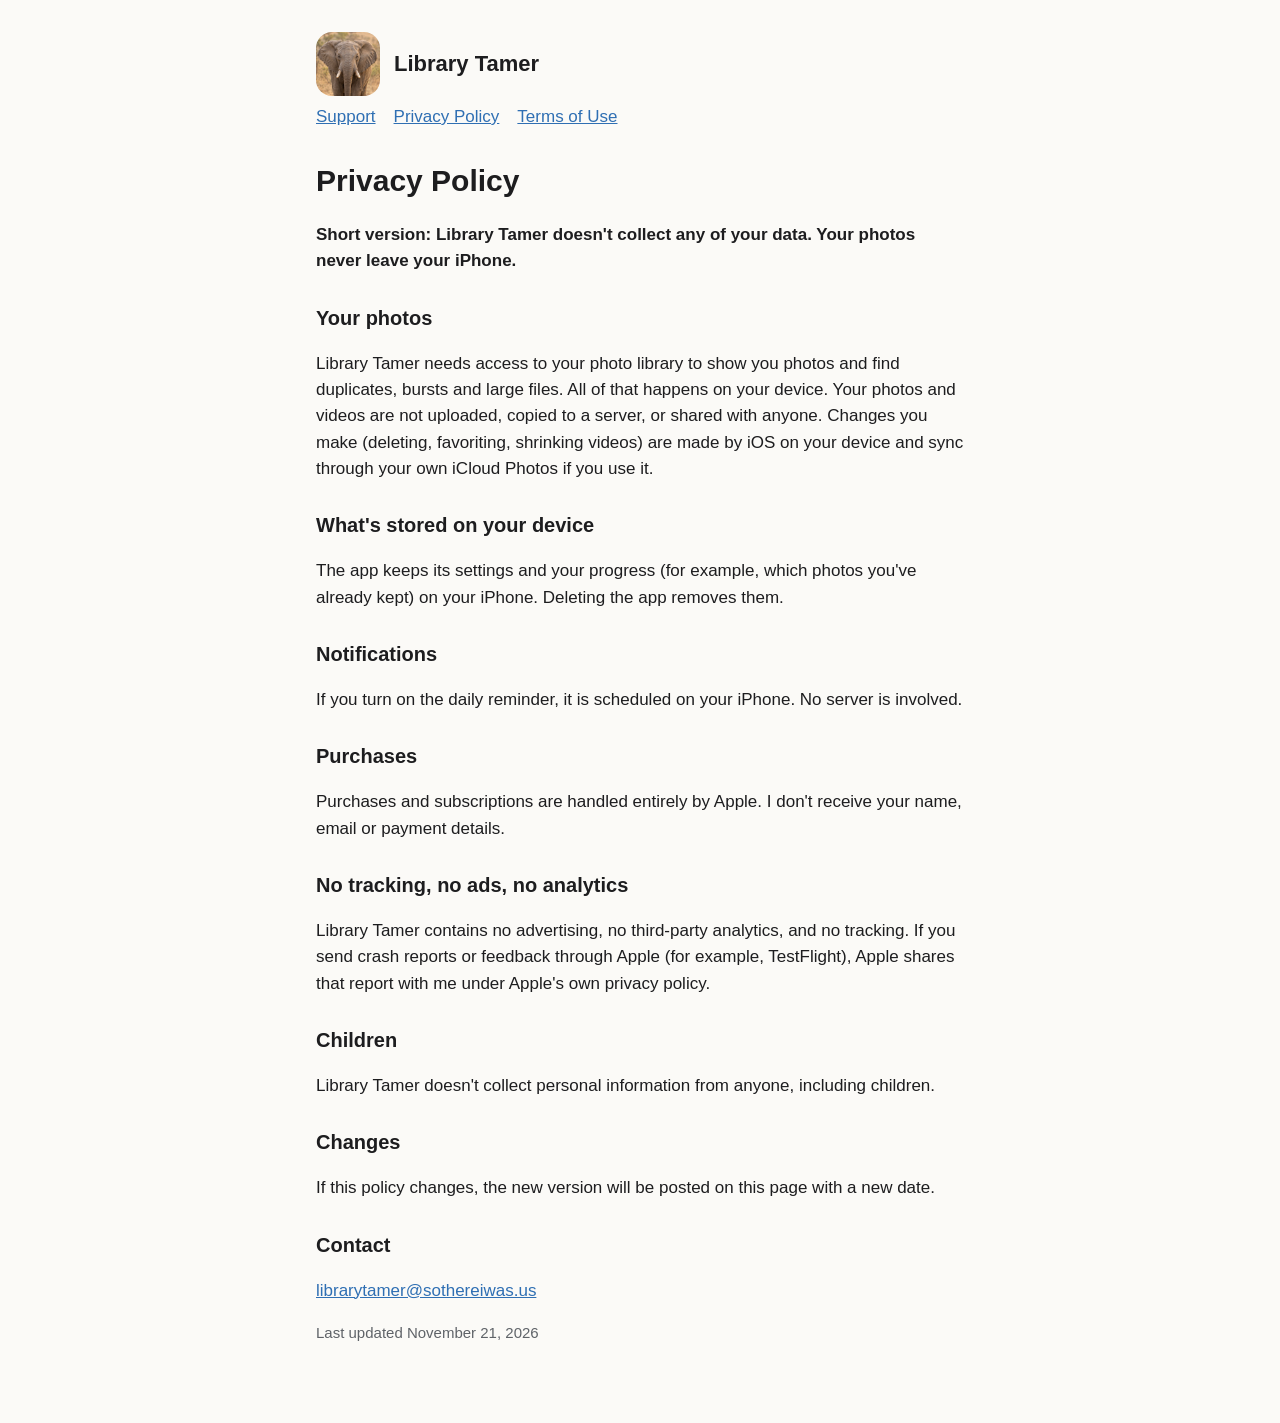
==== privacy.html @ c5296eb7 "Library Tamer support, privacy and terms pages Co-Authored-By: Claude Opus 5.5 <noreply@anthropic.co" ====
<!doctype html>
<html lang="en"><head><meta charset="utf-8"><meta name="viewport" content="width=device-width, initial-scale=1">
<title>Library Tamer Privacy Policy</title><link rel="stylesheet" href="style.css"></head>
<body><main>
<header><img src="elephant.jpg" alt=""><a href="index.html">Library Tamer</a></header>
<nav><a href="index.html">Support</a><a href="privacy.html">Privacy Policy</a><a href="terms.html">Terms of Use</a></nav>
<h1>Privacy Policy</h1>
<p><strong>Short version: Library Tamer doesn't collect any of your data. Your photos never leave your iPhone.</strong></p>
<h2>Your photos</h2>
<p>Library Tamer needs access to your photo library to show you photos and find duplicates, bursts and large files. All of that happens on your device. Your photos and videos are not uploaded, copied to a server, or shared with anyone. Changes you make (deleting, favoriting, shrinking videos) are made by iOS on your device and sync through your own iCloud Photos if you use it.</p>
<h2>What's stored on your device</h2>
<p>The app keeps its settings and your progress (for example, which photos you've already kept) on your iPhone. Deleting the app removes them.</p>
<h2>Notifications</h2>
<p>If you turn on the daily reminder, it is scheduled on your iPhone. No server is involved.</p>
<h2>Purchases</h2>
<p>Purchases and subscriptions are handled entirely by Apple. I don't receive your name, email or payment details.</p>
<h2>No tracking, no ads, no analytics</h2>
<p>Library Tamer contains no advertising, no third-party analytics, and no tracking. If you send crash reports or feedback through Apple (for example, TestFlight), Apple shares that report with me under Apple's own privacy policy.</p>
<h2>Children</h2>
<p>Library Tamer doesn't collect personal information from anyone, including children.</p>
<h2>Changes</h2>
<p>If this policy changes, the new version will be posted on this page with a new date.</p>
<h2>Contact</h2>
<p><a href="mailto:librarytamer@sothereiwas.us">librarytamer@sothereiwas.us</a></p>
<p class="muted">Last updated November 21, 2026</p>
</main></body></html>
---- style.css ----
:root { --bg:#fbfaf7; --fg:#1d1d1f; --muted:#5f6368; --accent:#2f6fb3; --card:#ffffff; --line:#e6e2da; }
@media (prefers-color-scheme: dark) { :root { --bg:#141414; --fg:#f2f2f2; --muted:#a8a8a8; --accent:#7fb2ec; --card:#1e1e1e; --line:#333; } }
* { box-sizing: border-box; }
body { margin:0; background:var(--bg); color:var(--fg); font:17px/1.55 -apple-system, BlinkMacSystemFont, "Helvetica Neue", Arial, sans-serif; }
main { max-width: 680px; margin: 0 auto; padding: 32px 16px 64px; }
header { display:flex; align-items:center; gap:14px; margin-bottom: 8px; }
header img { width:64px; height:64px; border-radius:16px; object-fit:cover; object-position: top; }
header a { color:inherit; text-decoration:none; font-weight:700; font-size: 22px; }
nav { display:flex; gap:18px; margin: 8px 0 28px; flex-wrap: wrap; }
nav a, a { color: var(--accent); }
h1 { font-size: 30px; margin: 0 0 6px; }
h2 { font-size: 20px; margin: 28px 0 6px; }
.muted { color: var(--muted); font-size: 15px; }
.card { background:var(--card); border:1px solid var(--line); border-radius:14px; padding: 18px; margin: 18px 0; }
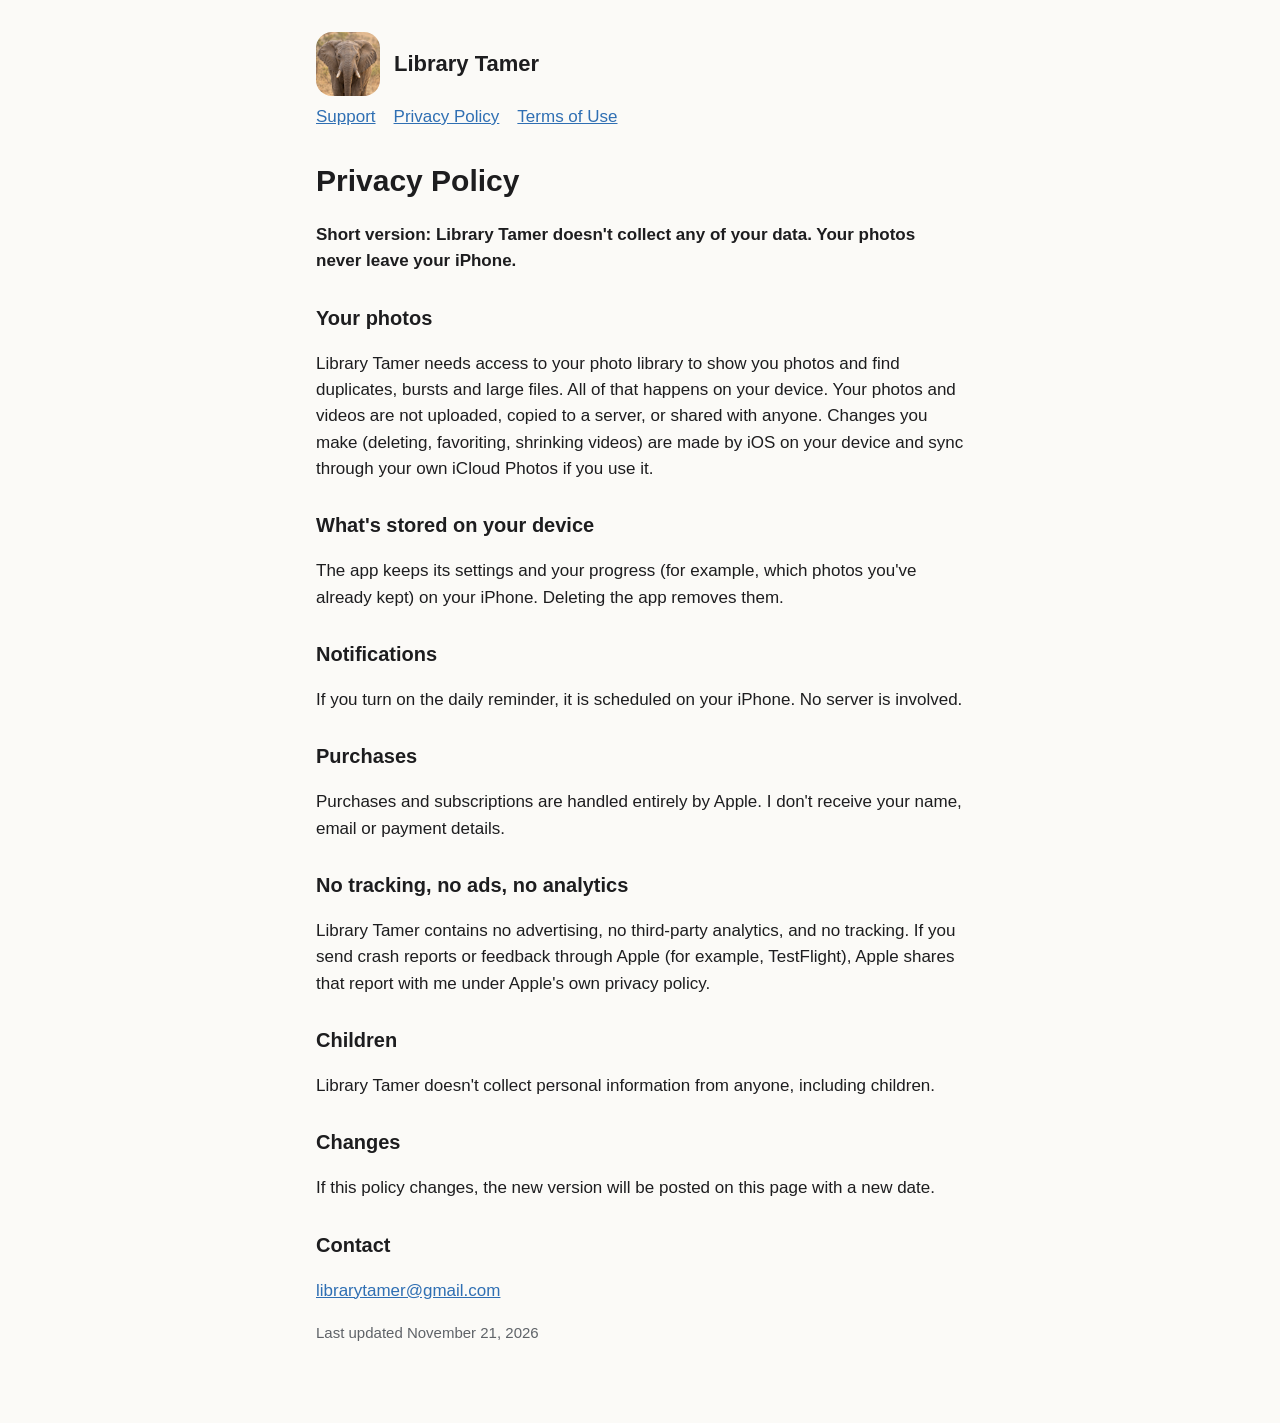
==== commit 35399b82: "Support email: librarytamer@gmail.com" ====
--- a/privacy.html
+++ b/privacy.html
@@ -21,6 +21,6 @@
 <h2>Changes</h2>
 <p>If this policy changes, the new version will be posted on this page with a new date.</p>
 <h2>Contact</h2>
-<p><a href="mailto:librarytamer@sothereiwas.us">librarytamer@sothereiwas.us</a></p>
+<p><a href="mailto:librarytamer@gmail.com">librarytamer@gmail.com</a></p>
 <p class="muted">Last updated November 21, 2026</p>
 </main></body></html>
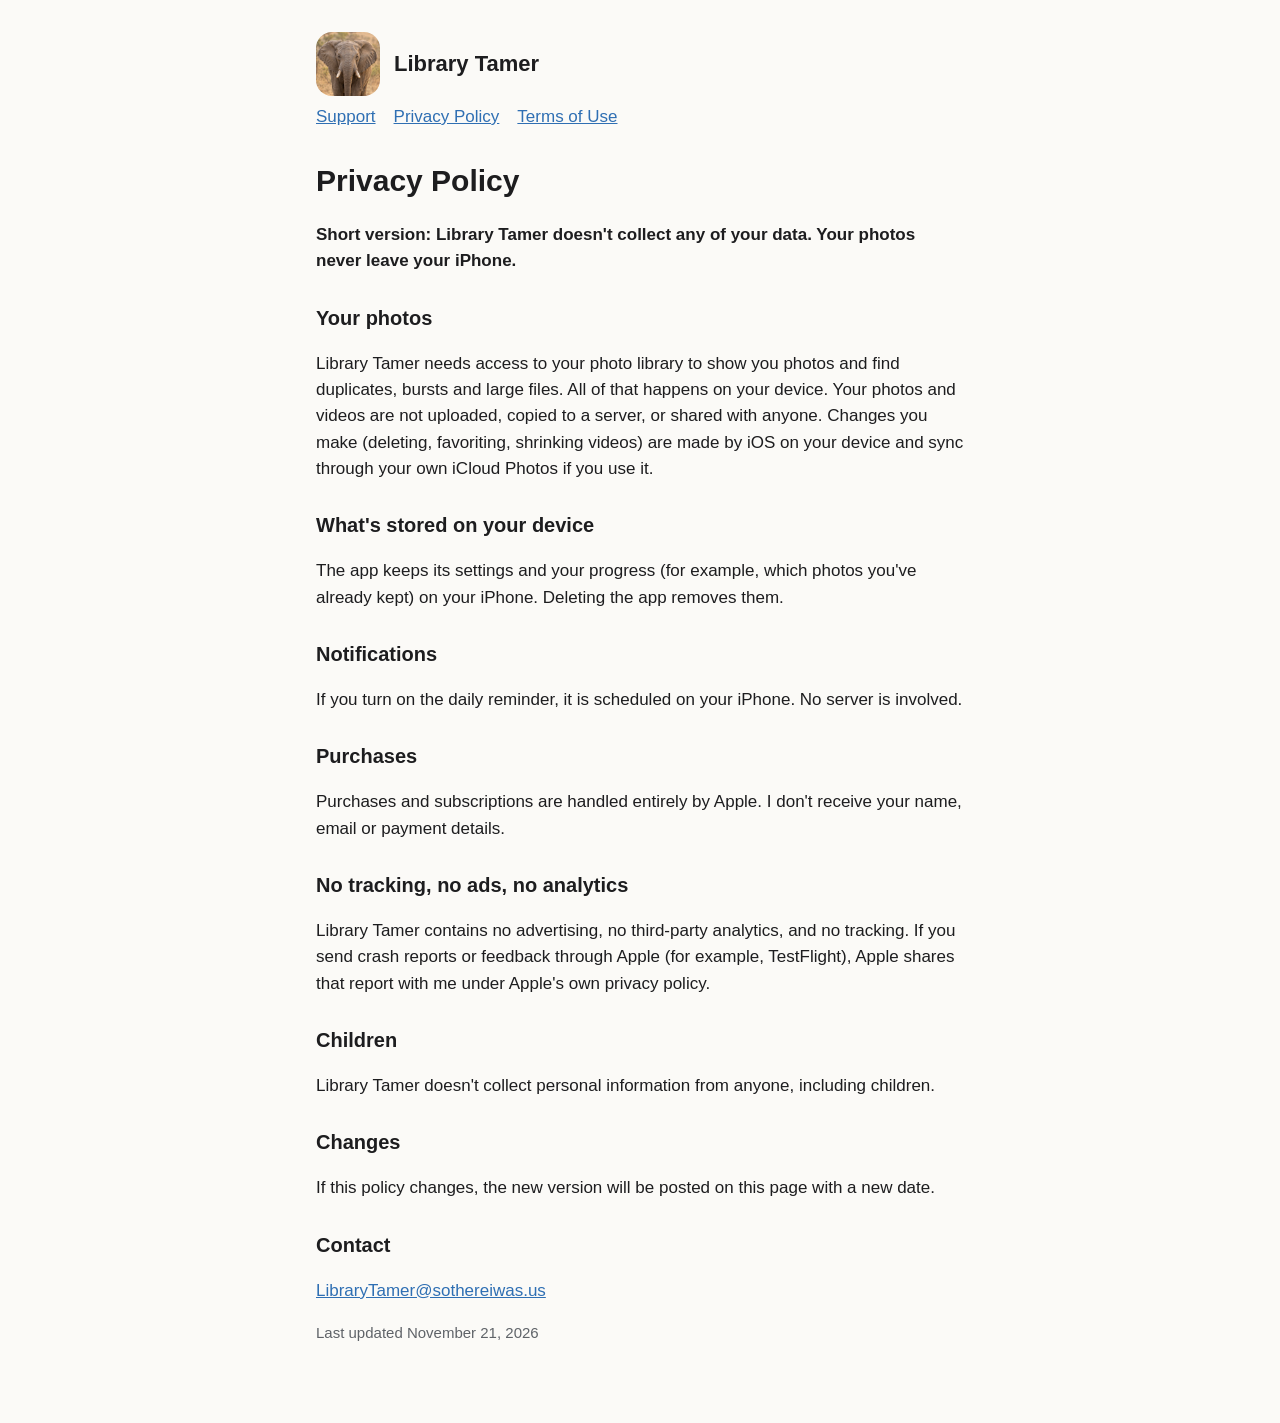
==== commit e504e1a1: "Support email: LibraryTamer@sothereiwas.us" ====
--- a/privacy.html
+++ b/privacy.html
@@ -21,6 +21,6 @@
 <h2>Changes</h2>
 <p>If this policy changes, the new version will be posted on this page with a new date.</p>
 <h2>Contact</h2>
-<p><a href="mailto:librarytamer@gmail.com">librarytamer@gmail.com</a></p>
+<p><a href="mailto:LibraryTamer@sothereiwas.us">LibraryTamer@sothereiwas.us</a></p>
 <p class="muted">Last updated November 21, 2026</p>
 </main></body></html>
